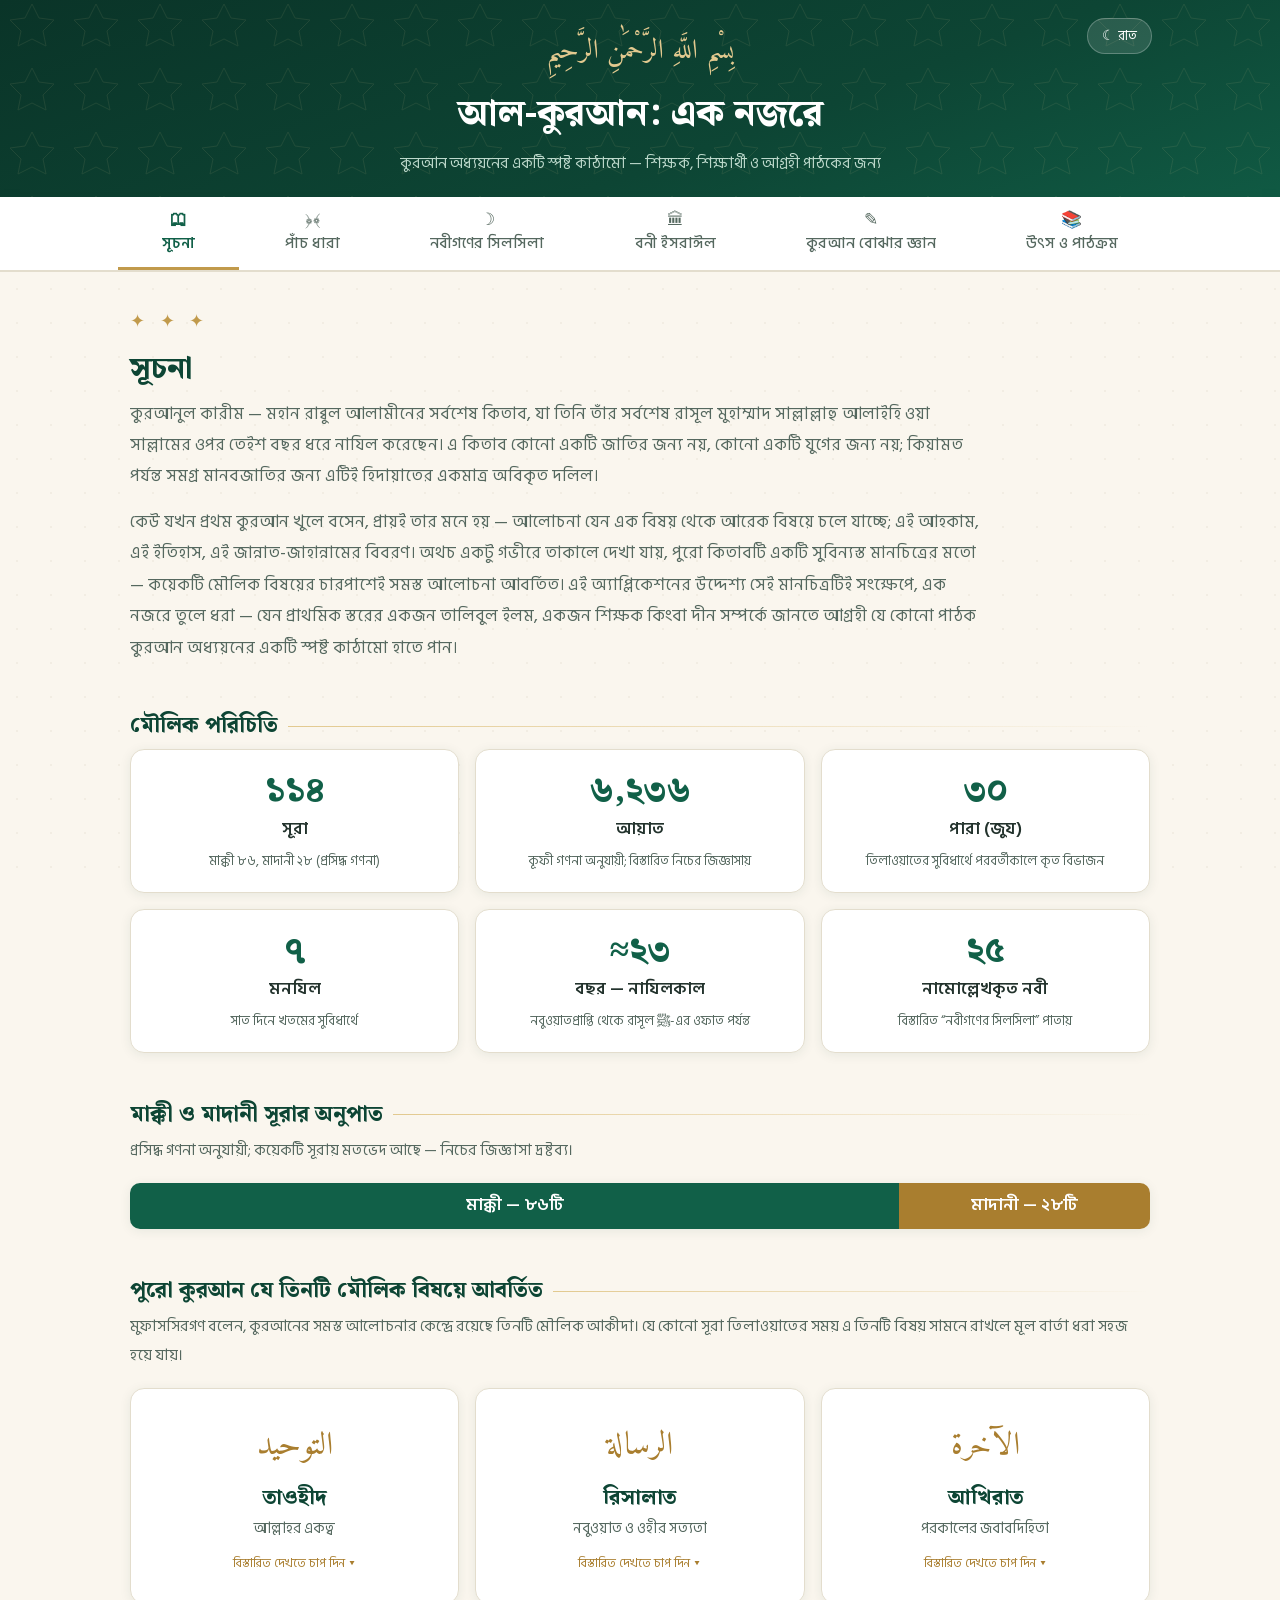
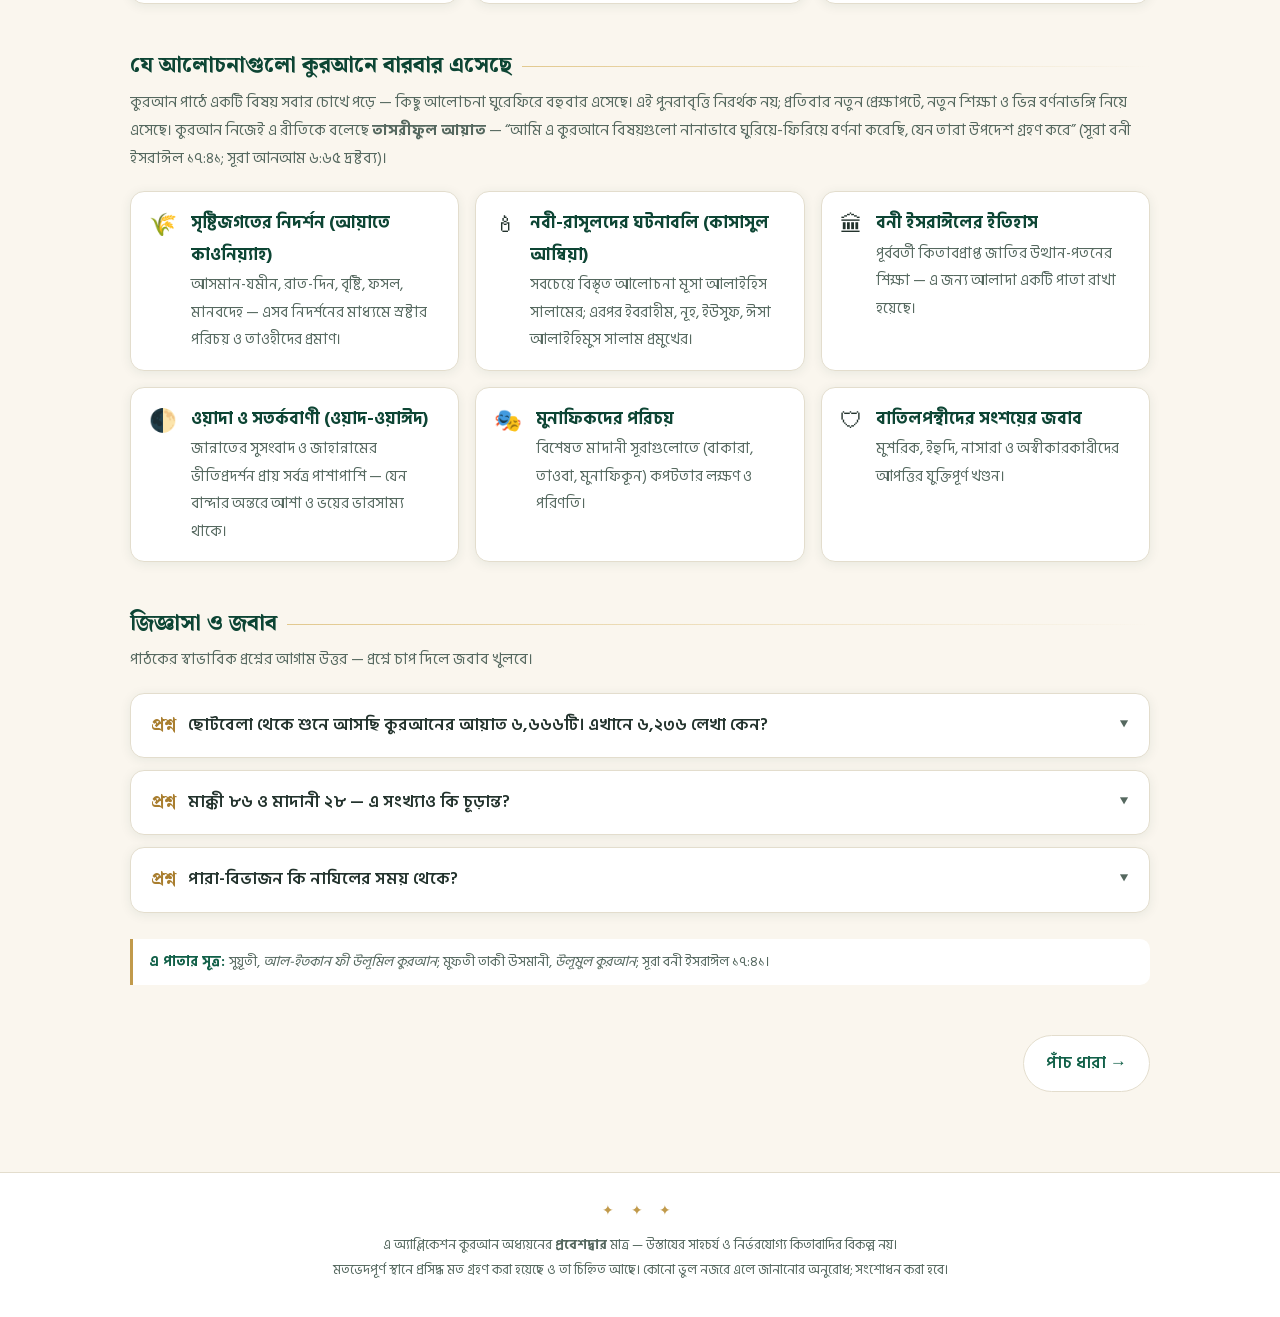
==== app/index.html @ 444332ae "Add আল-কুরআন: এক নজরে — interactive Quran overview web app Static HTML/CSS/JS SPA covering six pages" ====
<!DOCTYPE html>
<html lang="bn">
<head>
  <meta charset="UTF-8">
  <meta name="viewport" content="width=device-width, initial-scale=1.0">
  <title>আল-কুরআন: এক নজরে</title>
  <meta name="description" content="কুরআনুল কারীমের আলোচ্য বিষয়, নবী-রাসূলের ধারাবাহিকতা, বনী ইসরাঈলের ইতিহাস ও উলূমুল কুরআনের মৌলিক জ্ঞান — এক নজরে, ইন্টারেক্টিভভাবে।">
  <link rel="icon" href="data:image/svg+xml,%3Csvg xmlns='http://www.w3.org/2000/svg' viewBox='0 0 100 100'%3E%3Ctext y='.9em' font-size='90'%3E%F0%9F%93%96%3C/text%3E%3C/svg%3E">
  <link rel="stylesheet" href="fonts/fonts.css">
  <link rel="stylesheet" href="css/style.css">
</head>
<body>
  <div id="app-root">
    <header class="site">
      <div class="hdr-inner">
        <button class="theme-toggle" aria-label="থিম পরিবর্তন">☾ রাত</button>
        <span class="hdr-bismillah">بِسْمِ اللَّهِ الرَّحْمَٰنِ الرَّحِيمِ</span>
        <div class="hdr-title">আল-কুরআন: এক নজরে</div>
        <div class="hdr-sub">কুরআন অধ্যয়নের একটি স্পষ্ট কাঠামো — শিক্ষক, শিক্ষার্থী ও আগ্রহী পাঠকের জন্য</div>
      </div>
      <nav class="tabs" aria-label="প্রধান নেভিগেশন"><div class="tabs-inner"></div></nav>
    </header>

    <main id="page-container" aria-live="polite"></main>

    <footer class="site">
      <span class="f-orn">✦ ✦ ✦</span>
      এ অ্যাপ্লিকেশন কুরআন অধ্যয়নের <b>প্রবেশদ্বার</b> মাত্র — উস্তাযের সাহচর্য ও নির্ভরযোগ্য কিতাবাদির বিকল্প নয়।<br>
      মতভেদপূর্ণ স্থানে প্রসিদ্ধ মত গ্রহণ করা হয়েছে ও তা চিহ্নিত আছে। কোনো ভুল নজরে এলে জানানোর অনুরোধ; সংশোধন করা হবে।
    </footer>
  </div>

  <script src="js/data.js"></script>
  <script src="js/app.js"></script>
</body>
</html>
---- app/fonts/fonts.css ----
/* arabic */
@font-face {
  font-family: 'Amiri';
  font-style: italic;
  font-weight: 400;
  font-display: swap;
  src: url(f00_J7afnpd8CGxBHpUrhLQY67FIEjgjpQ.woff2) format('woff2');
  unicode-range: U+0600-06FF, U+0750-077F, U+0870-088E, U+0890-0891, U+0897-08E1, U+08E3-08FF, U+200C-200E, U+2010-2011, U+204F, U+2E41, U+FB50-FDFF, U+FE70-FE74, U+FE76-FEFC, U+102E0-102FB, U+10E60-10E7E, U+10EC2-10EC4, U+10EFC-10EFF, U+1EE00-1EE03, U+1EE05-1EE1F, U+1EE21-1EE22, U+1EE24, U+1EE27, U+1EE29-1EE32, U+1EE34-1EE37, U+1EE39, U+1EE3B, U+1EE42, U+1EE47, U+1EE49, U+1EE4B, U+1EE4D-1EE4F, U+1EE51-1EE52, U+1EE54, U+1EE57, U+1EE59, U+1EE5B, U+1EE5D, U+1EE5F, U+1EE61-1EE62, U+1EE64, U+1EE67-1EE6A, U+1EE6C-1EE72, U+1EE74-1EE77, U+1EE79-1EE7C, U+1EE7E, U+1EE80-1EE89, U+1EE8B-1EE9B, U+1EEA1-1EEA3, U+1EEA5-1EEA9, U+1EEAB-1EEBB, U+1EEF0-1EEF1;
}
/* latin-ext */
@font-face {
  font-family: 'Amiri';
  font-style: italic;
  font-weight: 400;
  font-display: swap;
  src: url(f01_J7afnpd8CGxBHpUrhL8Y67FIEjgjpQ.woff2) format('woff2');
  unicode-range: U+0100-02BA, U+02BD-02C5, U+02C7-02CC, U+02CE-02D7, U+02DD-02FF, U+0304, U+0308, U+0329, U+1D00-1DBF, U+1E00-1E9F, U+1EF2-1EFF, U+2020, U+20A0-20AB, U+20AD-20C0, U+2113, U+2C60-2C7F, U+A720-A7FF;
}
/* latin */
@font-face {
  font-family: 'Amiri';
  font-style: italic;
  font-weight: 400;
  font-display: swap;
  src: url(f02_J7afnpd8CGxBHpUrhLEY67FIEjg.woff2) format('woff2');
  unicode-range: U+0000-00FF, U+0131, U+0152-0153, U+02BB-02BC, U+02C6, U+02DA, U+02DC, U+0304, U+0308, U+0329, U+2000-206F, U+20AC, U+2122, U+2191, U+2193, U+2212, U+2215, U+FEFF, U+FFFD;
}
/* arabic */
@font-face {
  font-family: 'Amiri';
  font-style: normal;
  font-weight: 400;
  font-display: swap;
  src: url(f03_J7aRnpd8CGxBHpUrtLMS7JNKIjk.woff2) format('woff2');
  unicode-range: U+0600-06FF, U+0750-077F, U+0870-088E, U+0890-0891, U+0897-08E1, U+08E3-08FF, U+200C-200E, U+2010-2011, U+204F, U+2E41, U+FB50-FDFF, U+FE70-FE74, U+FE76-FEFC, U+102E0-102FB, U+10E60-10E7E, U+10EC2-10EC4, U+10EFC-10EFF, U+1EE00-1EE03, U+1EE05-1EE1F, U+1EE21-1EE22, U+1EE24, U+1EE27, U+1EE29-1EE32, U+1EE34-1EE37, U+1EE39, U+1EE3B, U+1EE42, U+1EE47, U+1EE49, U+1EE4B, U+1EE4D-1EE4F, U+1EE51-1EE52, U+1EE54, U+1EE57, U+1EE59, U+1EE5B, U+1EE5D, U+1EE5F, U+1EE61-1EE62, U+1EE64, U+1EE67-1EE6A, U+1EE6C-1EE72, U+1EE74-1EE77, U+1EE79-1EE7C, U+1EE7E, U+1EE80-1EE89, U+1EE8B-1EE9B, U+1EEA1-1EEA3, U+1EEA5-1EEA9, U+1EEAB-1EEBB, U+1EEF0-1EEF1;
}
/* latin-ext */
@font-face {
  font-family: 'Amiri';
  font-style: normal;
  font-weight: 400;
  font-display: swap;
  src: url(f04_J7aRnpd8CGxBHpUgtLMS7JNKIjk.woff2) format('woff2');
  unicode-range: U+0100-02BA, U+02BD-02C5, U+02C7-02CC, U+02CE-02D7, U+02DD-02FF, U+0304, U+0308, U+0329, U+1D00-1DBF, U+1E00-1E9F, U+1EF2-1EFF, U+2020, U+20A0-20AB, U+20AD-20C0, U+2113, U+2C60-2C7F, U+A720-A7FF;
}
/* latin */
@font-face {
  font-family: 'Amiri';
  font-style: normal;
  font-weight: 400;
  font-display: swap;
  src: url(f05_J7aRnpd8CGxBHpUutLMS7JNK.woff2) format('woff2');
  unicode-range: U+0000-00FF, U+0131, U+0152-0153, U+02BB-02BC, U+02C6, U+02DA, U+02DC, U+0304, U+0308, U+0329, U+2000-206F, U+20AC, U+2122, U+2191, U+2193, U+2212, U+2215, U+FEFF, U+FFFD;
}
/* arabic */
@font-face {
  font-family: 'Amiri';
  font-style: normal;
  font-weight: 700;
  font-display: swap;
  src: url(f06_J7acnpd8CGxBHp2VkaY6zp5gGDAbnCA.woff2) format('woff2');
  unicode-range: U+0600-06FF, U+0750-077F, U+0870-088E, U+0890-0891, U+0897-08E1, U+08E3-08FF, U+200C-200E, U+2010-2011, U+204F, U+2E41, U+FB50-FDFF, U+FE70-FE74, U+FE76-FEFC, U+102E0-102FB, U+10E60-10E7E, U+10EC2-10EC4, U+10EFC-10EFF, U+1EE00-1EE03, U+1EE05-1EE1F, U+1EE21-1EE22, U+1EE24, U+1EE27, U+1EE29-1EE32, U+1EE34-1EE37, U+1EE39, U+1EE3B, U+1EE42, U+1EE47, U+1EE49, U+1EE4B, U+1EE4D-1EE4F, U+1EE51-1EE52, U+1EE54, U+1EE57, U+1EE59, U+1EE5B, U+1EE5D, U+1EE5F, U+1EE61-1EE62, U+1EE64, U+1EE67-1EE6A, U+1EE6C-1EE72, U+1EE74-1EE77, U+1EE79-1EE7C, U+1EE7E, U+1EE80-1EE89, U+1EE8B-1EE9B, U+1EEA1-1EEA3, U+1EEA5-1EEA9, U+1EEAB-1EEBB, U+1EEF0-1EEF1;
}
/* latin-ext */
@font-face {
  font-family: 'Amiri';
  font-style: normal;
  font-weight: 700;
  font-display: swap;
  src: url(f07_J7acnpd8CGxBHp2VkaYxzp5gGDAbnCA.woff2) format('woff2');
  unicode-range: U+0100-02BA, U+02BD-02C5, U+02C7-02CC, U+02CE-02D7, U+02DD-02FF, U+0304, U+0308, U+0329, U+1D00-1DBF, U+1E00-1E9F, U+1EF2-1EFF, U+2020, U+20A0-20AB, U+20AD-20C0, U+2113, U+2C60-2C7F, U+A720-A7FF;
}
/* latin */
@font-face {
  font-family: 'Amiri';
  font-style: normal;
  font-weight: 700;
  font-display: swap;
  src: url(f08_J7acnpd8CGxBHp2VkaY_zp5gGDAb.woff2) format('woff2');
  unicode-range: U+0000-00FF, U+0131, U+0152-0153, U+02BB-02BC, U+02C6, U+02DA, U+02DC, U+0304, U+0308, U+0329, U+2000-206F, U+20AC, U+2122, U+2191, U+2193, U+2212, U+2215, U+FEFF, U+FFFD;
}
/* bengali */
@font-face {
  font-family: 'Hind Siliguri';
  font-style: normal;
  font-weight: 400;
  font-display: swap;
  src: url(f09_ijwTs5juQtsyLLR5jN4cxBEoTI7ax8s3JimW3w.woff2) format('woff2');
  unicode-range: U+0951-0952, U+0964-0965, U+0980-09FE, U+1CD0, U+1CD2, U+1CD5-1CD6, U+1CD8, U+1CE1, U+1CEA, U+1CED, U+1CF2, U+1CF5-1CF7, U+200C-200D, U+20B9, U+25CC, U+A8F1;
}
/* latin-ext */
@font-face {
  font-family: 'Hind Siliguri';
  font-style: normal;
  font-weight: 400;
  font-display: swap;
  src: url(f10_ijwTs5juQtsyLLR5jN4cxBEoTJLax8s3JimW3w.woff2) format('woff2');
  unicode-range: U+0100-02BA, U+02BD-02C5, U+02C7-02CC, U+02CE-02D7, U+02DD-02FF, U+0304, U+0308, U+0329, U+1D00-1DBF, U+1E00-1E9F, U+1EF2-1EFF, U+2020, U+20A0-20AB, U+20AD-20C0, U+2113, U+2C60-2C7F, U+A720-A7FF;
}
/* latin */
@font-face {
  font-family: 'Hind Siliguri';
  font-style: normal;
  font-weight: 400;
  font-display: swap;
  src: url(f11_ijwTs5juQtsyLLR5jN4cxBEoTJzax8s3Jik.woff2) format('woff2');
  unicode-range: U+0000-00FF, U+0131, U+0152-0153, U+02BB-02BC, U+02C6, U+02DA, U+02DC, U+0304, U+0308, U+0329, U+2000-206F, U+20AC, U+2122, U+2191, U+2193, U+2212, U+2215, U+FEFF, U+FFFD;
}
/* bengali */
@font-face {
  font-family: 'Hind Siliguri';
  font-style: normal;
  font-weight: 500;
  font-display: swap;
  src: url(f12_ijwOs5juQtsyLLR5jN4cxBEoRG_50vQVKwOs1tqhwg.woff2) format('woff2');
  unicode-range: U+0951-0952, U+0964-0965, U+0980-09FE, U+1CD0, U+1CD2, U+1CD5-1CD6, U+1CD8, U+1CE1, U+1CEA, U+1CED, U+1CF2, U+1CF5-1CF7, U+200C-200D, U+20B9, U+25CC, U+A8F1;
}
/* latin-ext */
@font-face {
  font-family: 'Hind Siliguri';
  font-style: normal;
  font-weight: 500;
  font-display: swap;
  src: url(f13_ijwOs5juQtsyLLR5jN4cxBEoRG_50ugVKwOs1tqhwg.woff2) format('woff2');
  unicode-range: U+0100-02BA, U+02BD-02C5, U+02C7-02CC, U+02CE-02D7, U+02DD-02FF, U+0304, U+0308, U+0329, U+1D00-1DBF, U+1E00-1E9F, U+1EF2-1EFF, U+2020, U+20A0-20AB, U+20AD-20C0, U+2113, U+2C60-2C7F, U+A720-A7FF;
}
/* latin */
@font-face {
  font-family: 'Hind Siliguri';
  font-style: normal;
  font-weight: 500;
  font-display: swap;
  src: url(f14_ijwOs5juQtsyLLR5jN4cxBEoRG_50uYVKwOs1to.woff2) format('woff2');
  unicode-range: U+0000-00FF, U+0131, U+0152-0153, U+02BB-02BC, U+02C6, U+02DA, U+02DC, U+0304, U+0308, U+0329, U+2000-206F, U+20AC, U+2122, U+2191, U+2193, U+2212, U+2215, U+FEFF, U+FFFD;
}
/* bengali */
@font-face {
  font-family: 'Hind Siliguri';
  font-style: normal;
  font-weight: 600;
  font-display: swap;
  src: url(f15_ijwOs5juQtsyLLR5jN4cxBEoREP-0vQVKwOs1tqhwg.woff2) format('woff2');
  unicode-range: U+0951-0952, U+0964-0965, U+0980-09FE, U+1CD0, U+1CD2, U+1CD5-1CD6, U+1CD8, U+1CE1, U+1CEA, U+1CED, U+1CF2, U+1CF5-1CF7, U+200C-200D, U+20B9, U+25CC, U+A8F1;
}
/* latin-ext */
@font-face {
  font-family: 'Hind Siliguri';
  font-style: normal;
  font-weight: 600;
  font-display: swap;
  src: url(f16_ijwOs5juQtsyLLR5jN4cxBEoREP-0ugVKwOs1tqhwg.woff2) format('woff2');
  unicode-range: U+0100-02BA, U+02BD-02C5, U+02C7-02CC, U+02CE-02D7, U+02DD-02FF, U+0304, U+0308, U+0329, U+1D00-1DBF, U+1E00-1E9F, U+1EF2-1EFF, U+2020, U+20A0-20AB, U+20AD-20C0, U+2113, U+2C60-2C7F, U+A720-A7FF;
}
/* latin */
@font-face {
  font-family: 'Hind Siliguri';
  font-style: normal;
  font-weight: 600;
  font-display: swap;
  src: url(f17_ijwOs5juQtsyLLR5jN4cxBEoREP-0uYVKwOs1to.woff2) format('woff2');
  unicode-range: U+0000-00FF, U+0131, U+0152-0153, U+02BB-02BC, U+02C6, U+02DA, U+02DC, U+0304, U+0308, U+0329, U+2000-206F, U+20AC, U+2122, U+2191, U+2193, U+2212, U+2215, U+FEFF, U+FFFD;
}
/* bengali */
@font-face {
  font-family: 'Hind Siliguri';
  font-style: normal;
  font-weight: 700;
  font-display: swap;
  src: url(f18_ijwOs5juQtsyLLR5jN4cxBEoRCf_0vQVKwOs1tqhwg.woff2) format('woff2');
  unicode-range: U+0951-0952, U+0964-0965, U+0980-09FE, U+1CD0, U+1CD2, U+1CD5-1CD6, U+1CD8, U+1CE1, U+1CEA, U+1CED, U+1CF2, U+1CF5-1CF7, U+200C-200D, U+20B9, U+25CC, U+A8F1;
}
/* latin-ext */
@font-face {
  font-family: 'Hind Siliguri';
  font-style: normal;
  font-weight: 700;
  font-display: swap;
  src: url(f19_ijwOs5juQtsyLLR5jN4cxBEoRCf_0ugVKwOs1tqhwg.woff2) format('woff2');
  unicode-range: U+0100-02BA, U+02BD-02C5, U+02C7-02CC, U+02CE-02D7, U+02DD-02FF, U+0304, U+0308, U+0329, U+1D00-1DBF, U+1E00-1E9F, U+1EF2-1EFF, U+2020, U+20A0-20AB, U+20AD-20C0, U+2113, U+2C60-2C7F, U+A720-A7FF;
}
/* latin */
@font-face {
  font-family: 'Hind Siliguri';
  font-style: normal;
  font-weight: 700;
  font-display: swap;
  src: url(f20_ijwOs5juQtsyLLR5jN4cxBEoRCf_0uYVKwOs1to.woff2) format('woff2');
  unicode-range: U+0000-00FF, U+0131, U+0152-0153, U+02BB-02BC, U+02C6, U+02DA, U+02DC, U+0304, U+0308, U+0329, U+2000-206F, U+20AC, U+2122, U+2191, U+2193, U+2212, U+2215, U+FEFF, U+FFFD;
}
/* bengali */
@font-face {
  font-family: 'Noto Serif Bengali';
  font-style: normal;
  font-weight: 400;
  font-stretch: 100%;
  font-display: swap;
  src: url(f21_hYkhPvggTvnzO14VSXltirUdnnkt1pwmWrprmO7RjE0a5BtdKyg8JDBa28jUJA.woff2) format('woff2');
  unicode-range: U+0951-0952, U+0964-0965, U+0980-09FE, U+1CD0, U+1CD2, U+1CD5-1CD6, U+1CD8, U+1CE1, U+1CEA, U+1CED, U+1CF2, U+1CF5-1CF7, U+200C-200D, U+20B9, U+25CC, U+A8F1;
}
/* latin-ext */
@font-face {
  font-family: 'Noto Serif Bengali';
  font-style: normal;
  font-weight: 400;
  font-stretch: 100%;
  font-display: swap;
  src: url(f22_hYkhPvggTvnzO14VSXltirUdnnkt1pwmWrprmO7RjE0a5BtdKzQ8JDBa28jUJA.woff2) format('woff2');
  unicode-range: U+0100-02BA, U+02BD-02C5, U+02C7-02CC, U+02CE-02D7, U+02DD-02FF, U+0304, U+0308, U+0329, U+1D00-1DBF, U+1E00-1E9F, U+1EF2-1EFF, U+2020, U+20A0-20AB, U+20AD-20C0, U+2113, U+2C60-2C7F, U+A720-A7FF;
}
/* latin */
@font-face {
  font-family: 'Noto Serif Bengali';
  font-style: normal;
  font-weight: 400;
  font-stretch: 100%;
  font-display: swap;
  src: url(f23_hYkhPvggTvnzO14VSXltirUdnnkt1pwmWrprmO7RjE0a5BtdKzo8JDBa28g.woff2) format('woff2');
  unicode-range: U+0000-00FF, U+0131, U+0152-0153, U+02BB-02BC, U+02C6, U+02DA, U+02DC, U+0304, U+0308, U+0329, U+2000-206F, U+20AC, U+2122, U+2191, U+2193, U+2212, U+2215, U+FEFF, U+FFFD;
}
/* bengali */
@font-face {
  font-family: 'Noto Serif Bengali';
  font-style: normal;
  font-weight: 600;
  font-stretch: 100%;
  font-display: swap;
  src: url(f21_hYkhPvggTvnzO14VSXltirUdnnkt1pwmWrprmO7RjE0a5BtdKyg8JDBa28jUJA.woff2) format('woff2');
  unicode-range: U+0951-0952, U+0964-0965, U+0980-09FE, U+1CD0, U+1CD2, U+1CD5-1CD6, U+1CD8, U+1CE1, U+1CEA, U+1CED, U+1CF2, U+1CF5-1CF7, U+200C-200D, U+20B9, U+25CC, U+A8F1;
}
/* latin-ext */
@font-face {
  font-family: 'Noto Serif Bengali';
  font-style: normal;
  font-weight: 600;
  font-stretch: 100%;
  font-display: swap;
  src: url(f22_hYkhPvggTvnzO14VSXltirUdnnkt1pwmWrprmO7RjE0a5BtdKzQ8JDBa28jUJA.woff2) format('woff2');
  unicode-range: U+0100-02BA, U+02BD-02C5, U+02C7-02CC, U+02CE-02D7, U+02DD-02FF, U+0304, U+0308, U+0329, U+1D00-1DBF, U+1E00-1E9F, U+1EF2-1EFF, U+2020, U+20A0-20AB, U+20AD-20C0, U+2113, U+2C60-2C7F, U+A720-A7FF;
}
/* latin */
@font-face {
  font-family: 'Noto Serif Bengali';
  font-style: normal;
  font-weight: 600;
  font-stretch: 100%;
  font-display: swap;
  src: url(f23_hYkhPvggTvnzO14VSXltirUdnnkt1pwmWrprmO7RjE0a5BtdKzo8JDBa28g.woff2) format('woff2');
  unicode-range: U+0000-00FF, U+0131, U+0152-0153, U+02BB-02BC, U+02C6, U+02DA, U+02DC, U+0304, U+0308, U+0329, U+2000-206F, U+20AC, U+2122, U+2191, U+2193, U+2212, U+2215, U+FEFF, U+FFFD;
}
/* bengali */
@font-face {
  font-family: 'Noto Serif Bengali';
  font-style: normal;
  font-weight: 800;
  font-stretch: 100%;
  font-display: swap;
  src: url(f21_hYkhPvggTvnzO14VSXltirUdnnkt1pwmWrprmO7RjE0a5BtdKyg8JDBa28jUJA.woff2) format('woff2');
  unicode-range: U+0951-0952, U+0964-0965, U+0980-09FE, U+1CD0, U+1CD2, U+1CD5-1CD6, U+1CD8, U+1CE1, U+1CEA, U+1CED, U+1CF2, U+1CF5-1CF7, U+200C-200D, U+20B9, U+25CC, U+A8F1;
}
/* latin-ext */
@font-face {
  font-family: 'Noto Serif Bengali';
  font-style: normal;
  font-weight: 800;
  font-stretch: 100%;
  font-display: swap;
  src: url(f22_hYkhPvggTvnzO14VSXltirUdnnkt1pwmWrprmO7RjE0a5BtdKzQ8JDBa28jUJA.woff2) format('woff2');
  unicode-range: U+0100-02BA, U+02BD-02C5, U+02C7-02CC, U+02CE-02D7, U+02DD-02FF, U+0304, U+0308, U+0329, U+1D00-1DBF, U+1E00-1E9F, U+1EF2-1EFF, U+2020, U+20A0-20AB, U+20AD-20C0, U+2113, U+2C60-2C7F, U+A720-A7FF;
}
/* latin */
@font-face {
  font-family: 'Noto Serif Bengali';
  font-style: normal;
  font-weight: 800;
  font-stretch: 100%;
  font-display: swap;
  src: url(f23_hYkhPvggTvnzO14VSXltirUdnnkt1pwmWrprmO7RjE0a5BtdKzo8JDBa28g.woff2) format('woff2');
  unicode-range: U+0000-00FF, U+0131, U+0152-0153, U+02BB-02BC, U+02C6, U+02DA, U+02DC, U+0304, U+0308, U+0329, U+2000-206F, U+20AC, U+2122, U+2191, U+2193, U+2212, U+2215, U+FEFF, U+FFFD;
}
---- app/css/style.css ----
/* ============================================================
   আল-কুরআন: এক নজরে — ডিজাইন সিস্টেম
   ============================================================ */

:root {
  --green-950: #06231b;
  --green-900: #0a3428;
  --green-800: #0d4534;
  --green-700: #116048;
  --green-600: #177a5b;
  --green-100: #d9ede4;
  --green-50:  #edf6f1;
  --gold-600:  #a97e2f;
  --gold-500:  #c19a4b;
  --gold-300:  #e2c98f;
  --cream:     #faf6ee;
  --paper:     #ffffff;
  --ink:       #22322c;
  --ink-soft:  #55685f;
  --line:      #e3ddcd;
  --danger:    #8c3b2e;
  --shadow: 0 2px 12px rgba(13, 69, 52, .08);
  --shadow-lg: 0 10px 34px rgba(13, 69, 52, .14);
  --radius: 14px;
  --bn: "Hind Siliguri", sans-serif;
  --bn-serif: "Noto Serif Bengali", serif;
  --ar: "Amiri", serif;
  --maxw: 1060px;
}

[data-theme="dark"] {
  --cream: #0b1512;
  --paper: #12211c;
  --ink: #e4ede8;
  --ink-soft: #9db3a9;
  --line: #24382f;
  --green-50: #16281f;
  --green-100: #1d3329;
  --gold-600: #d4af6a;
  --gold-500: #c9a75a;
  --shadow: 0 2px 12px rgba(0, 0, 0, .3);
  --shadow-lg: 0 10px 34px rgba(0, 0, 0, .45);
}

* { margin: 0; padding: 0; box-sizing: border-box; }
html { scroll-behavior: smooth; }

body {
  font-family: var(--bn);
  background: var(--cream);
  color: var(--ink);
  line-height: 1.85;
  font-size: 17px;
  -webkit-font-smoothing: antialiased;
}

/* সূক্ষ্ম জ্যামিতিক পটভূমি */
body::before {
  content: ""; position: fixed; inset: 0; pointer-events: none; z-index: 0;
  background-image: radial-gradient(var(--line) 1px, transparent 1.4px);
  background-size: 34px 34px; opacity: .35;
}

#app-root { position: relative; z-index: 1; }

h1, h2, h3, h4 { font-family: var(--bn-serif); line-height: 1.5; color: var(--green-800); }
[data-theme="dark"] h1, [data-theme="dark"] h2, [data-theme="dark"] h3, [data-theme="dark"] h4 { color: var(--green-100); color: #cfe6d9; }
b, strong { color: inherit; }

.ar, .ar-inline { font-family: var(--ar); direction: rtl; unicode-bidi: isolate; }
.ar-inline { font-size: 1.25em; color: var(--green-700); }
[data-theme="dark"] .ar-inline { color: var(--gold-300); }

/* ---------- হেডার ---------- */
header.site {
  background: linear-gradient(160deg, var(--green-900), var(--green-800) 55%, var(--green-700));
  color: #f2f7f4; padding: 0; position: relative; overflow: hidden;
}
header.site::before {
  content: ""; position: absolute; inset: 0; opacity: .1;
  background-image: url("data:image/svg+xml,%3Csvg xmlns='http://www.w3.org/2000/svg' width='64' height='64' viewBox='0 0 64 64'%3E%3Cpath d='M32 4l7 14 15 2-11 11 3 15-14-7-14 7 3-15L10 20l15-2z' fill='none' stroke='%23e2c98f' stroke-width='1'/%3E%3C/svg%3E");
  background-size: 64px;
}
.hdr-inner { max-width: var(--maxw); margin: 0 auto; padding: 26px 20px 18px; position: relative; text-align: center; }
.hdr-bismillah { font-family: var(--ar); font-size: 1.7rem; color: var(--gold-300); display: block; margin-bottom: 4px; }
.hdr-title { font-family: var(--bn-serif); font-size: clamp(1.6rem, 4vw, 2.3rem); font-weight: 800; color: #fff; }
.hdr-sub { color: #bcd8cb; font-size: .95rem; margin-top: 2px; }
.theme-toggle {
  position: absolute; top: 18px; right: 18px; background: rgba(255,255,255,.12);
  border: 1px solid rgba(255,255,255,.25); color: #fff; border-radius: 50px;
  padding: 6px 14px; cursor: pointer; font-family: var(--bn); font-size: .85rem;
}
.theme-toggle:hover { background: rgba(255,255,255,.22); }

/* ---------- নেভিগেশন ---------- */
nav.tabs {
  position: sticky; top: 0; z-index: 50;
  background: var(--paper); box-shadow: var(--shadow);
  border-bottom: 2px solid var(--line);
}
.tabs-inner {
  max-width: var(--maxw); margin: 0 auto; display: flex; gap: 2px;
  overflow-x: auto; scrollbar-width: none; padding: 0 8px;
}
.tabs-inner::-webkit-scrollbar { display: none; }
.tab {
  flex: 1 0 auto; text-align: center; padding: 12px 14px 9px; cursor: pointer;
  color: var(--ink-soft); text-decoration: none; font-weight: 500; font-size: .95rem;
  border-bottom: 3px solid transparent; white-space: nowrap; transition: color .2s, border-color .2s;
}
.tab .t-ic { display: block; font-size: 1.05rem; line-height: 1.3; }
.tab:hover { color: var(--green-700); }
.tab.active { color: var(--green-700); border-bottom-color: var(--gold-500); font-weight: 600; }
[data-theme="dark"] .tab.active { color: #cfe6d9; }

/* ---------- লেআউট ---------- */
main { max-width: var(--maxw); margin: 0 auto; padding: 34px 20px 80px; }
.page { animation: fadein .45s ease; }
@keyframes fadein { from { opacity: 0; transform: translateY(10px); } to { opacity: 1; transform: none; } }

.page-title { font-size: clamp(1.45rem, 3.4vw, 1.9rem); margin-bottom: 6px; }
.page-title-orn { color: var(--gold-500); font-size: 1.1rem; letter-spacing: .3em; display: block; margin-bottom: 8px; }
.lead { color: var(--ink-soft); max-width: 850px; }
.section { margin-top: 46px; }
.section > h2 { font-size: 1.35rem; margin-bottom: 6px; display: flex; align-items: center; gap: 10px; }
.section > h2::after { content: ""; flex: 1; height: 1px; background: linear-gradient(to left, transparent, var(--gold-300)); }
.section-note { color: var(--ink-soft); font-size: .95rem; margin-bottom: 18px; }

.divider-orn { text-align: center; color: var(--gold-500); margin: 40px 0 8px; font-size: 1.2rem; letter-spacing: .6em; }

/* ---------- কার্ড ---------- */
.card {
  background: var(--paper); border: 1px solid var(--line);
  border-radius: var(--radius); box-shadow: var(--shadow); padding: 22px;
}
.grid { display: grid; gap: 16px; }
.grid.c2 { grid-template-columns: repeat(auto-fit, minmax(290px, 1fr)); }
.grid.c3 { grid-template-columns: repeat(auto-fit, minmax(250px, 1fr)); }

/* পরিসংখ্যান */
.stat {
  text-align: center; padding: 20px 12px; cursor: default; position: relative;
  transition: transform .25s ease, box-shadow .25s ease;
}
.stat:hover { transform: translateY(-4px); box-shadow: var(--shadow-lg); }
.stat .num { font-family: var(--bn-serif); font-size: 2.2rem; font-weight: 800; color: var(--green-700); line-height: 1.2; }
[data-theme="dark"] .stat .num { color: var(--gold-300); }
.stat .lbl { font-weight: 600; margin-top: 2px; }
.stat .nt { font-size: .82rem; color: var(--ink-soft); line-height: 1.55; margin-top: 6px; }

/* মাক্কী-মাদানী দণ্ড */
.mm-bar { display: flex; height: 46px; border-radius: 10px; overflow: hidden; box-shadow: var(--shadow); font-weight: 600; color: #fff; }
.mm-bar .mk { background: var(--green-700); display: flex; align-items: center; justify-content: center; transition: width 1s ease; }
.mm-bar .md { background: var(--gold-600); display: flex; align-items: center; justify-content: center; transition: width 1s ease; }

/* তিন মৌলিক বিষয় */
.theme-card { text-align: center; padding: 28px 20px; position: relative; overflow: hidden; transition: transform .25s, box-shadow .25s; cursor: pointer; }
.theme-card:hover { transform: translateY(-5px); box-shadow: var(--shadow-lg); }
.theme-card .t-ar { font-family: var(--ar); font-size: 2rem; color: var(--gold-600); display: block; }
.theme-card h3 { font-size: 1.3rem; margin: 6px 0 2px; }
.theme-card .t-short { color: var(--ink-soft); font-size: .92rem; margin-bottom: 10px; }
.theme-card .t-desc { font-size: .95rem; text-align: right; text-align: start; color: var(--ink); display: none; padding-top: 12px; border-top: 1px dashed var(--line); margin-top: 10px; }
.theme-card.open .t-desc { display: block; animation: fadein .3s; }
.theme-card .t-hint { font-size: .78rem; color: var(--gold-600); margin-top: 8px; }

/* তাসরীফ আইটেম */
.tasrif-item { display: flex; gap: 14px; align-items: flex-start; padding: 16px 18px; }
.tasrif-item .ic { font-size: 1.4rem; line-height: 1.6; }
.tasrif-item b { display: block; color: var(--green-800); }
[data-theme="dark"] .tasrif-item b { color: #cfe6d9; }
.tasrif-item p { font-size: .93rem; color: var(--ink-soft); }

/* ---------- অ্যাকর্ডিয়ন (FAQ) ---------- */
.acc { border: 1px solid var(--line); border-radius: var(--radius); background: var(--paper); overflow: hidden; box-shadow: var(--shadow); }
.acc + .acc { margin-top: 12px; }
.acc-q {
  width: 100%; text-align: inherit; background: none; border: 0; font: inherit; color: var(--ink);
  padding: 16px 20px; cursor: pointer; display: flex; gap: 12px; align-items: flex-start; font-weight: 600;
}
.acc-q .qm { color: var(--gold-600); font-family: var(--bn-serif); font-weight: 800; flex-shrink: 0; }
.acc-q .chev { margin-inline-start: auto; transition: transform .3s; color: var(--ink-soft); flex-shrink: 0; }
.acc.open .chev { transform: rotate(180deg); }
.acc-a { max-height: 0; overflow: hidden; transition: max-height .45s ease; }
.acc-a-inner { padding: 0 20px 18px 46px; color: var(--ink-soft); font-size: .97rem; }
.acc-a-inner b, .acc-a-inner i { color: var(--ink); }

/* সূত্র */
.src { margin-top: 26px; font-size: .88rem; color: var(--ink-soft); border-inline-start: 3px solid var(--gold-500); padding: 10px 16px; background: var(--paper); border-radius: 0 10px 10px 0; }
.src::before { content: "এ পাতার সূত্র: "; font-weight: 700; color: var(--green-700); }
[data-theme="dark"] .src::before { color: var(--gold-300); }

/* ---------- পাঁচ ধারা ---------- */
.stream { padding: 0; overflow: hidden; }
.stream + .stream { margin-top: 16px; }
.stream-head { display: flex; align-items: center; gap: 16px; padding: 18px 22px; cursor: pointer; }
.stream-num {
  font-family: var(--bn-serif); font-weight: 800; font-size: 1.25rem; color: #fff;
  width: 46px; height: 46px; border-radius: 12px; display: flex; align-items: center; justify-content: center; flex-shrink: 0;
}
.s1 .stream-num { background: #116048; } .s2 .stream-num { background: #7a5427; }
.s3 .stream-num { background: #2b6777; } .s4 .stream-num { background: #5b4a7a; }
.s5 .stream-num { background: #8c3b2e; }
.stream-head h3 { font-size: 1.18rem; }
.stream-head .s-sub { font-size: .85rem; color: var(--ink-soft); }
.stream-head .s-ar { margin-inline-start: auto; font-family: var(--ar); font-size: 1.3rem; color: var(--gold-600); white-space: nowrap; }
.stream-body { display: none; padding: 0 22px 20px; }
.stream.open .stream-body { display: block; animation: fadein .3s; }
.stream-ex { margin-top: 12px; background: var(--green-50); border-radius: 10px; padding: 12px 16px; font-size: .94rem; }
.stream-ex::before { content: "কুরআনে যেমন — "; font-weight: 700; color: var(--green-700); }
[data-theme="dark"] .stream-ex::before { color: var(--gold-300); }

/* ম্যাপিং */
.map-row { display: grid; grid-template-columns: 1fr auto 1fr; gap: 10px; align-items: center; padding: 10px 0; border-bottom: 1px dashed var(--line); }
.map-row:last-child { border-bottom: 0; }
.map-row .arrow { color: var(--gold-600); font-size: 1.3rem; }
.map-row .to { font-weight: 700; color: var(--green-700); }
[data-theme="dark"] .map-row .to { color: var(--gold-300); }
.map-row .d { grid-column: 1 / -1; font-size: .85rem; color: var(--ink-soft); margin-top: -6px; }

/* ---------- কুইজ ---------- */
.quiz { border: 2px solid var(--gold-300); }
.quiz-prog { display: flex; gap: 6px; margin-bottom: 16px; }
.quiz-prog span { flex: 1; height: 6px; border-radius: 6px; background: var(--line); }
.quiz-prog span.done-ok { background: var(--green-600); }
.quiz-prog span.done-bad { background: var(--danger); }
.quiz-prog span.cur { background: var(--gold-500); }
.quiz-q { font-weight: 600; font-size: 1.05rem; margin-bottom: 16px; }
.quiz-opts { display: grid; gap: 10px; grid-template-columns: repeat(auto-fit, minmax(200px, 1fr)); }
.quiz-opt {
  font: inherit; padding: 11px 16px; border-radius: 10px; border: 1.5px solid var(--line);
  background: var(--paper); color: var(--ink); cursor: pointer; transition: all .2s; text-align: center;
}
.quiz-opt:hover:not(:disabled) { border-color: var(--green-600); background: var(--green-50); }
.quiz-opt.correct { background: var(--green-600); color: #fff; border-color: var(--green-600); }
.quiz-opt.wrong { background: var(--danger); color: #fff; border-color: var(--danger); }
.quiz-opt:disabled { cursor: default; opacity: .85; }
.quiz-why { margin-top: 14px; background: var(--green-50); padding: 12px 16px; border-radius: 10px; font-size: .95rem; display: none; }
.quiz-why.show { display: block; animation: fadein .3s; }
.quiz-next { margin-top: 14px; background: var(--green-700); color: #fff; border: 0; font: inherit; font-weight: 600; padding: 10px 26px; border-radius: 50px; cursor: pointer; display: none; }
.quiz-next.show { display: inline-block; }
.quiz-next:hover { background: var(--green-800); }
.quiz-score { text-align: center; padding: 20px 0 6px; }
.quiz-score .big { font-family: var(--bn-serif); font-size: 2.4rem; font-weight: 800; color: var(--green-700); }
[data-theme="dark"] .quiz-score .big { color: var(--gold-300); }

/* ---------- নবীদের টাইমলাইন ---------- */
.era { margin-top: 44px; }
.era-head {
  background: linear-gradient(135deg, var(--green-800), var(--green-700));
  color: #fff; border-radius: var(--radius); padding: 18px 24px; box-shadow: var(--shadow);
}
.era-head h2 { color: #fff; font-size: 1.25rem; }
.era-head .era-lesson { font-size: .92rem; color: #cde3d7; margin-top: 4px; }
.timeline { position: relative; margin: 10px 0 0 22px; padding: 18px 0 6px 30px; border-inline-start: 2.5px solid var(--gold-300); }
[data-theme="dark"] .timeline { border-color: var(--green-700); }

.pcard { position: relative; margin-bottom: 18px; }
.pcard::before {
  content: ""; position: absolute; top: 26px; inset-inline-start: -39px;
  width: 15px; height: 15px; border-radius: 50%; background: var(--gold-500);
  border: 3px solid var(--cream); box-shadow: 0 0 0 2px var(--gold-500);
}
.pcard.ulul::before { background: var(--green-700); box-shadow: 0 0 0 2px var(--green-700); }
.pcard-head { display: flex; align-items: center; gap: 14px; padding: 16px 20px; cursor: pointer; flex-wrap: wrap; }
.pcard-no { font-family: var(--bn-serif); color: var(--gold-600); font-weight: 800; font-size: .95rem; flex-shrink: 0; }
.pcard-name { font-family: var(--bn-serif); font-weight: 800; font-size: 1.2rem; color: var(--green-800); }
[data-theme="dark"] .pcard-name { color: #cfe6d9; }
.pcard-ar { font-family: var(--ar); font-size: 1.35rem; color: var(--gold-600); }
.pcard-title { flex-basis: 100%; font-size: .9rem; color: var(--ink-soft); margin-top: -8px; padding-inline-start: 34px; }
.badge { font-size: .75rem; font-weight: 600; padding: 3px 11px; border-radius: 50px; white-space: nowrap; }
.badge.ulul { background: var(--green-700); color: #fff; }
.badge.book { background: var(--gold-500); color: #fff; }
.badge.ikh { background: transparent; color: var(--danger); border: 1px solid var(--danger); }
[data-theme="dark"] .badge.ikh { color: #e0917f; border-color: #e0917f; }
.pcard-chev { margin-inline-start: auto; color: var(--ink-soft); transition: transform .3s; }
.pcard.open .pcard-chev { transform: rotate(180deg); }
.pcard-body { display: none; padding: 0 20px 18px; }
.pcard.open .pcard-body { display: block; animation: fadein .3s; }
.pcard-body .story { font-size: .97rem; }
.mention-bar { display: flex; align-items: center; gap: 10px; margin: 14px 0 4px; font-size: .85rem; color: var(--ink-soft); }
.mention-bar .track { flex: 1; height: 8px; background: var(--green-50); border: 1px solid var(--line); border-radius: 8px; overflow: hidden; }
.mention-bar .fill { height: 100%; background: linear-gradient(to right, var(--green-600), var(--gold-500)); border-radius: 8px; width: 0; transition: width 1s ease; }
.pcard-refs { font-size: .85rem; color: var(--ink-soft); margin-top: 10px; }
.pcard-note { font-size: .85rem; color: var(--ink-soft); margin-top: 2px; font-style: italic; }
.pcard-refs::before { content: "মূল আলোচনা: "; font-weight: 700; color: var(--green-700); }
[data-theme="dark"] .pcard-refs::before { color: var(--gold-300); }
.pcard-ikh { font-size: .88rem; color: var(--danger); margin-top: 8px; background: rgba(140,59,46,.07); padding: 8px 12px; border-radius: 8px; }
[data-theme="dark"] .pcard-ikh { color: #e0917f; }
.pcard-ikh::before { content: "⚖ মতভেদ: "; font-weight: 700; }

.bridge {
  margin: 6px 0 24px; background: var(--green-50); border: 1px dashed var(--green-600);
  border-radius: var(--radius); padding: 16px 20px; font-size: .95rem; position: relative;
}
.bridge::before { content: "🔗 ধারার সংযোগ"; display: block; font-weight: 700; color: var(--green-700); margin-bottom: 4px; font-size: .85rem; }
[data-theme="dark"] .bridge::before { color: var(--gold-300); }

/* বেসিকস */
.basics .card { padding: 18px 20px; }
.basics b.bt { color: var(--green-700); display: block; margin-bottom: 4px; font-family: var(--bn-serif); }
[data-theme="dark"] .basics b.bt { color: var(--gold-300); }
.basics p { font-size: .94rem; color: var(--ink-soft); }

/* পূর্ণ ধারা (চেইন) */
.chain-wrap { overflow-x: auto; padding: 10px 2px 18px; }
.chain { display: flex; align-items: center; gap: 0; min-width: max-content; padding: 12px 6px; }
.chain-node {
  background: var(--paper); border: 1.5px solid var(--green-600); color: var(--ink);
  border-radius: 50px; padding: 7px 16px; font-size: .9rem; font-weight: 600; white-space: nowrap;
  position: relative; text-align: center;
}
.chain-node small { display: block; font-size: .68rem; color: var(--ink-soft); font-weight: 400; line-height: 1.3; }
.chain-node.ulul { background: var(--green-700); color: #fff; border-color: var(--green-700); }
.chain-node.ulul small { color: #cde3d7; }
.chain-node.ghost { border-style: dashed; border-color: var(--ink-soft); color: var(--ink-soft); background: transparent; }
.chain-node.gap { border: 0; background: transparent; color: var(--danger); font-size: .8rem; }
[data-theme="dark"] .chain-node.gap { color: #e0917f; }
.chain-node.final { background: var(--gold-600); border-color: var(--gold-600); color: #fff; box-shadow: 0 0 0 4px rgba(193,154,75,.25); }
.chain-node.mid { border-color: var(--gold-500); border-style: dotted; }
.chain-sep { color: var(--gold-600); padding: 0 6px; font-size: 1.05rem; flex-shrink: 0; }
.chain-note { font-size: .85rem; color: var(--ink-soft); margin-top: 4px; }

/* ---------- বনী ইসরাঈল ---------- */
.phase { position: relative; margin-bottom: 18px; }
.phase-head { display: flex; align-items: center; gap: 14px; padding: 16px 20px; cursor: pointer; }
.phase-no {
  width: 44px; height: 44px; border-radius: 50%; flex-shrink: 0; color: #fff;
  display: flex; align-items: center; justify-content: center; font-family: var(--bn-serif); font-weight: 800; font-size: 1.1rem;
}
.phase.rise .phase-no { background: var(--green-700); }
.phase.fall .phase-no { background: var(--danger); }
.phase.final .phase-no { background: var(--gold-600); }
.phase-head h3 { font-size: 1.12rem; flex: 1; }
.phase-head .ic { font-size: 1.3rem; }
.phase-body { display: none; padding: 0 20px 18px; font-size: .97rem; }
.phase.open .phase-body { display: block; animation: fadein .3s; }
.phase-body ul { margin: 10px 0 10px 22px; }
.phase-body li { margin-bottom: 8px; }
.phase-refs { font-size: .85rem; color: var(--ink-soft); margin-top: 12px; }
.phase-refs::before { content: "দলিল: "; font-weight: 700; color: var(--green-700); }
[data-theme="dark"] .phase-refs::before { color: var(--gold-300); }

/* উত্থান-পতন রেখা */
.arc-wrap { margin: 8px 0 26px; }
.arc-wrap svg { width: 100%; height: auto; display: block; }
.arc-label { font-size: .78rem; fill: var(--ink-soft); font-family: var(--bn); }
.arc-dot { cursor: pointer; }

/* আয়না */
.mirror { display: grid; grid-template-columns: 1fr 1fr; gap: 0; border-radius: var(--radius); overflow: hidden; box-shadow: var(--shadow); border: 1px solid var(--line); }
.mirror .m-they, .mirror .m-we { padding: 14px 18px; font-size: .94rem; }
.mirror .m-they { background: rgba(140,59,46,.06); border-inline-end: 1px dashed var(--line); }
.mirror .m-we { background: var(--green-50); }
.mirror .m-head { font-weight: 700; font-size: .9rem; }
.mirror .m-they .m-head { color: var(--danger); }
.mirror .m-we .m-head { color: var(--green-700); }
[data-theme="dark"] .mirror .m-they .m-head { color: #e0917f; }
[data-theme="dark"] .mirror .m-we .m-head { color: var(--gold-300); }
.hadith-note { margin-top: 18px; border-inline-start: 3px solid var(--green-600); }

/* ---------- উলূম ---------- */
.topic { padding: 0; overflow: hidden; }
.topic + .topic { margin-top: 14px; }
.topic-head { display: flex; align-items: center; gap: 14px; padding: 16px 20px; cursor: pointer; }
.topic-ic {
  width: 42px; height: 42px; flex-shrink: 0; border-radius: 10px; background: var(--green-50);
  border: 1px solid var(--line); display: flex; align-items: center; justify-content: center; font-size: 1.15rem;
  font-family: var(--ar); color: var(--green-700);
}
.topic-head h3 { font-size: 1.1rem; flex: 1; }
.topic-no { font-family: var(--bn-serif); color: var(--gold-600); font-weight: 800; }
.topic-body { display: none; padding: 0 20px 18px; font-size: .96rem; }
.topic.open .topic-body { display: block; animation: fadein .3s; }

/* তুলনা টেবিল */
.cmp-table { width: 100%; border-collapse: collapse; margin-top: 14px; font-size: .92rem; border-radius: 10px; overflow: hidden; }
.cmp-table th, .cmp-table td { padding: 10px 14px; border: 1px solid var(--line); text-align: start; vertical-align: top; }
.cmp-table th { background: var(--green-700); color: #fff; font-family: var(--bn-serif); }
.cmp-table td:first-child { font-weight: 600; background: var(--green-50); white-space: nowrap; }
.table-scroll { overflow-x: auto; }

/* তাফসীর সিঁড়ি */
.ladder { counter-reset: step; margin-top: 14px; }
.ladder-step { display: flex; gap: 14px; padding: 12px 0; border-bottom: 1px dashed var(--line); }
.ladder-step:last-child { border: 0; }
.ladder-step .no {
  counter-increment: step; flex-shrink: 0; width: 34px; height: 34px; border-radius: 50%;
  background: var(--green-700); color: #fff; display: flex; align-items: center; justify-content: center;
  font-family: var(--bn-serif); font-weight: 800; font-size: .95rem;
}
.ladder-step b { display: block; }
.ladder-step p { font-size: .9rem; color: var(--ink-soft); }

/* ---------- উৎসপঞ্জি ---------- */
.step-card { display: flex; gap: 18px; align-items: flex-start; }
.step-card + .step-card { margin-top: 14px; }
.step-tag {
  flex-shrink: 0; background: var(--green-700); color: #fff; font-family: var(--bn-serif);
  font-weight: 700; border-radius: 10px; padding: 8px 14px; font-size: .9rem; margin-top: 4px;
}
.step-card.ref .step-tag { background: var(--gold-600); }
.step-card h3 { font-size: 1.12rem; }
.step-card .auth { font-size: .88rem; color: var(--gold-600); font-weight: 600; }
.step-card p { font-size: .93rem; color: var(--ink-soft); margin-top: 4px; }
.integrity { border-inline-start: 4px solid var(--gold-500); }
.integrity li { margin: 0 0 12px 20px; font-size: .95rem; }

/* হোম-লিংক কার্ড (সূচনার শেষে) */
.next-nav { display: flex; justify-content: space-between; gap: 12px; margin-top: 50px; flex-wrap: wrap; }
.next-link {
  text-decoration: none; color: var(--green-700); font-weight: 600; background: var(--paper);
  border: 1.5px solid var(--line); padding: 12px 22px; border-radius: 50px; transition: all .2s;
}
.next-link:hover { border-color: var(--green-600); background: var(--green-50); }
[data-theme="dark"] .next-link { color: var(--gold-300); }

footer.site {
  border-top: 1px solid var(--line); text-align: center; padding: 26px 20px 34px;
  color: var(--ink-soft); font-size: .85rem; background: var(--paper);
}
footer .f-orn { color: var(--gold-500); letter-spacing: .5em; display: block; margin-bottom: 8px; }

@media (max-width: 640px) {
  body { font-size: 16px; }
  .timeline { margin-inline-start: 8px; padding-inline-start: 22px; }
  .pcard::before { inset-inline-start: -31px; }
  .stream-head .s-ar { display: none; }
  .mirror { grid-template-columns: 1fr; }
  .mirror .m-they { border-inline-end: 0; border-bottom: 1px dashed var(--line); }
  .tab { font-size: .85rem; padding: 10px 10px 8px; }
}
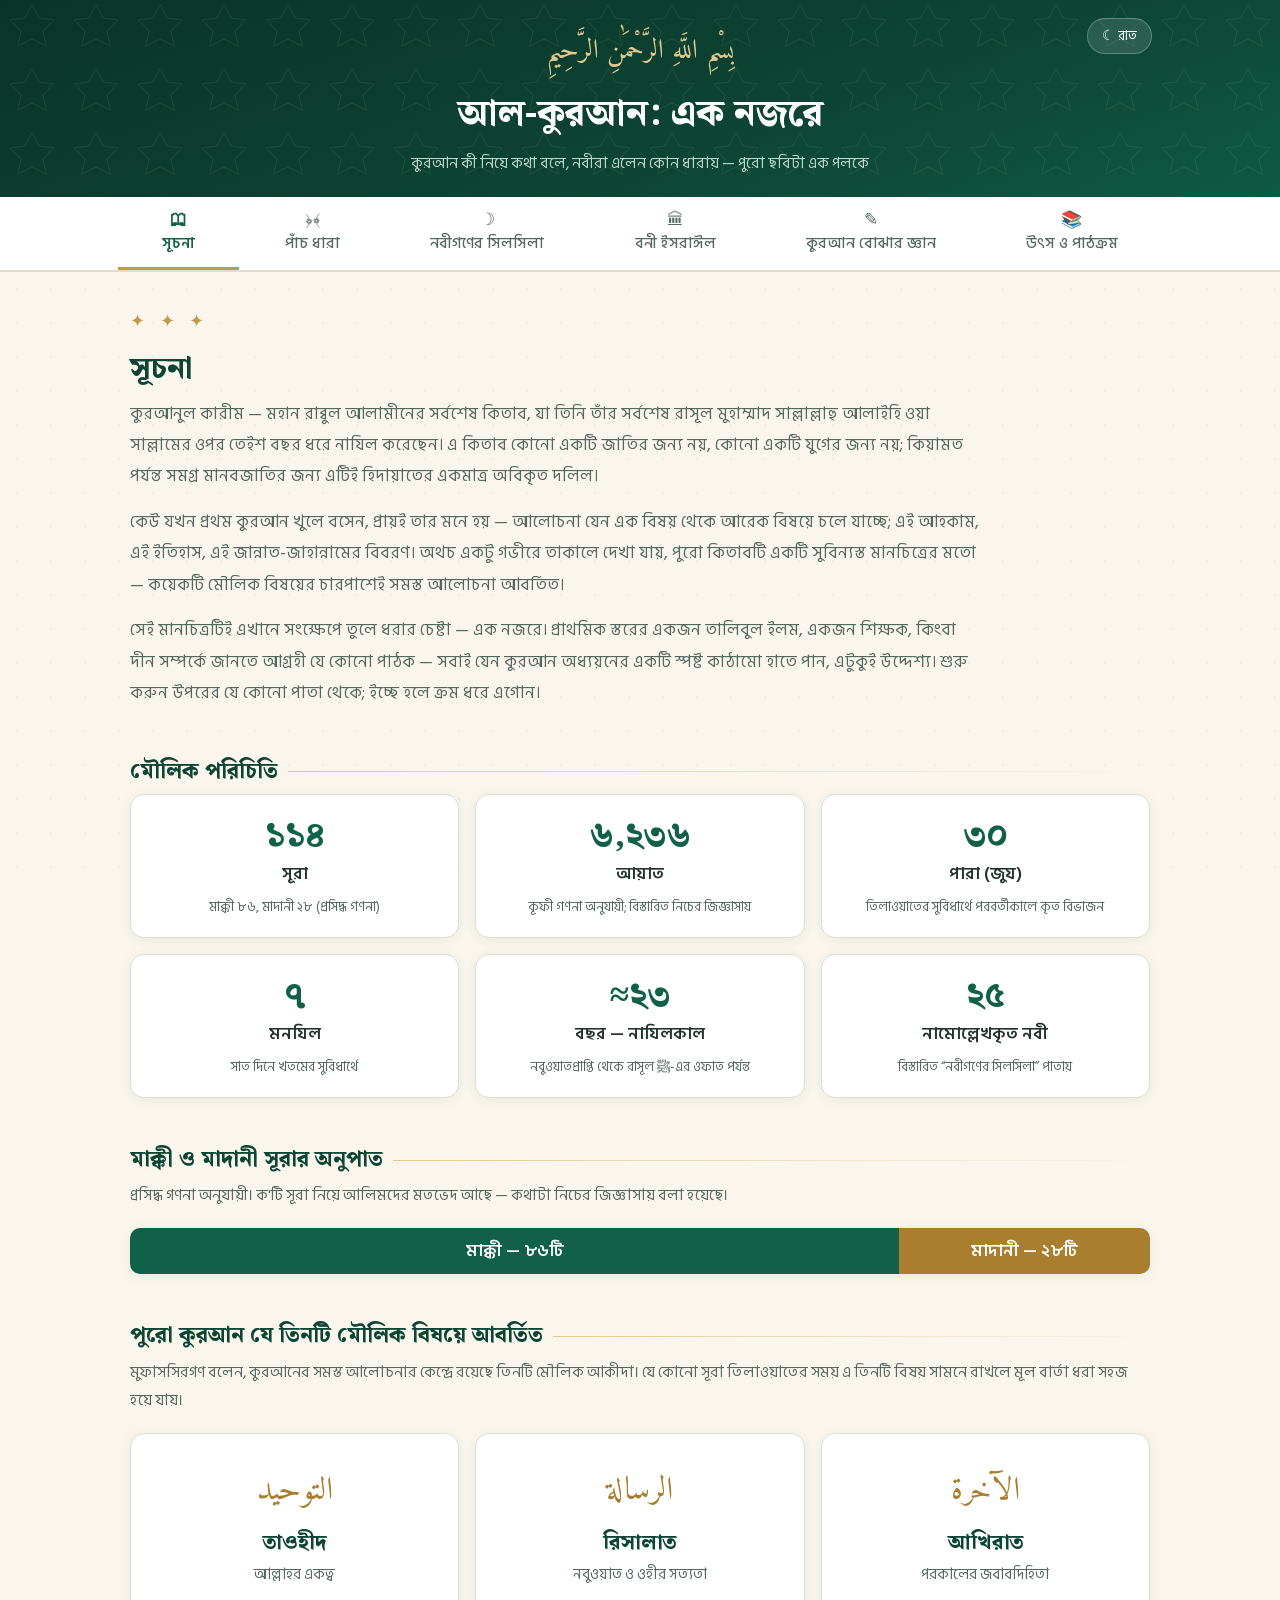
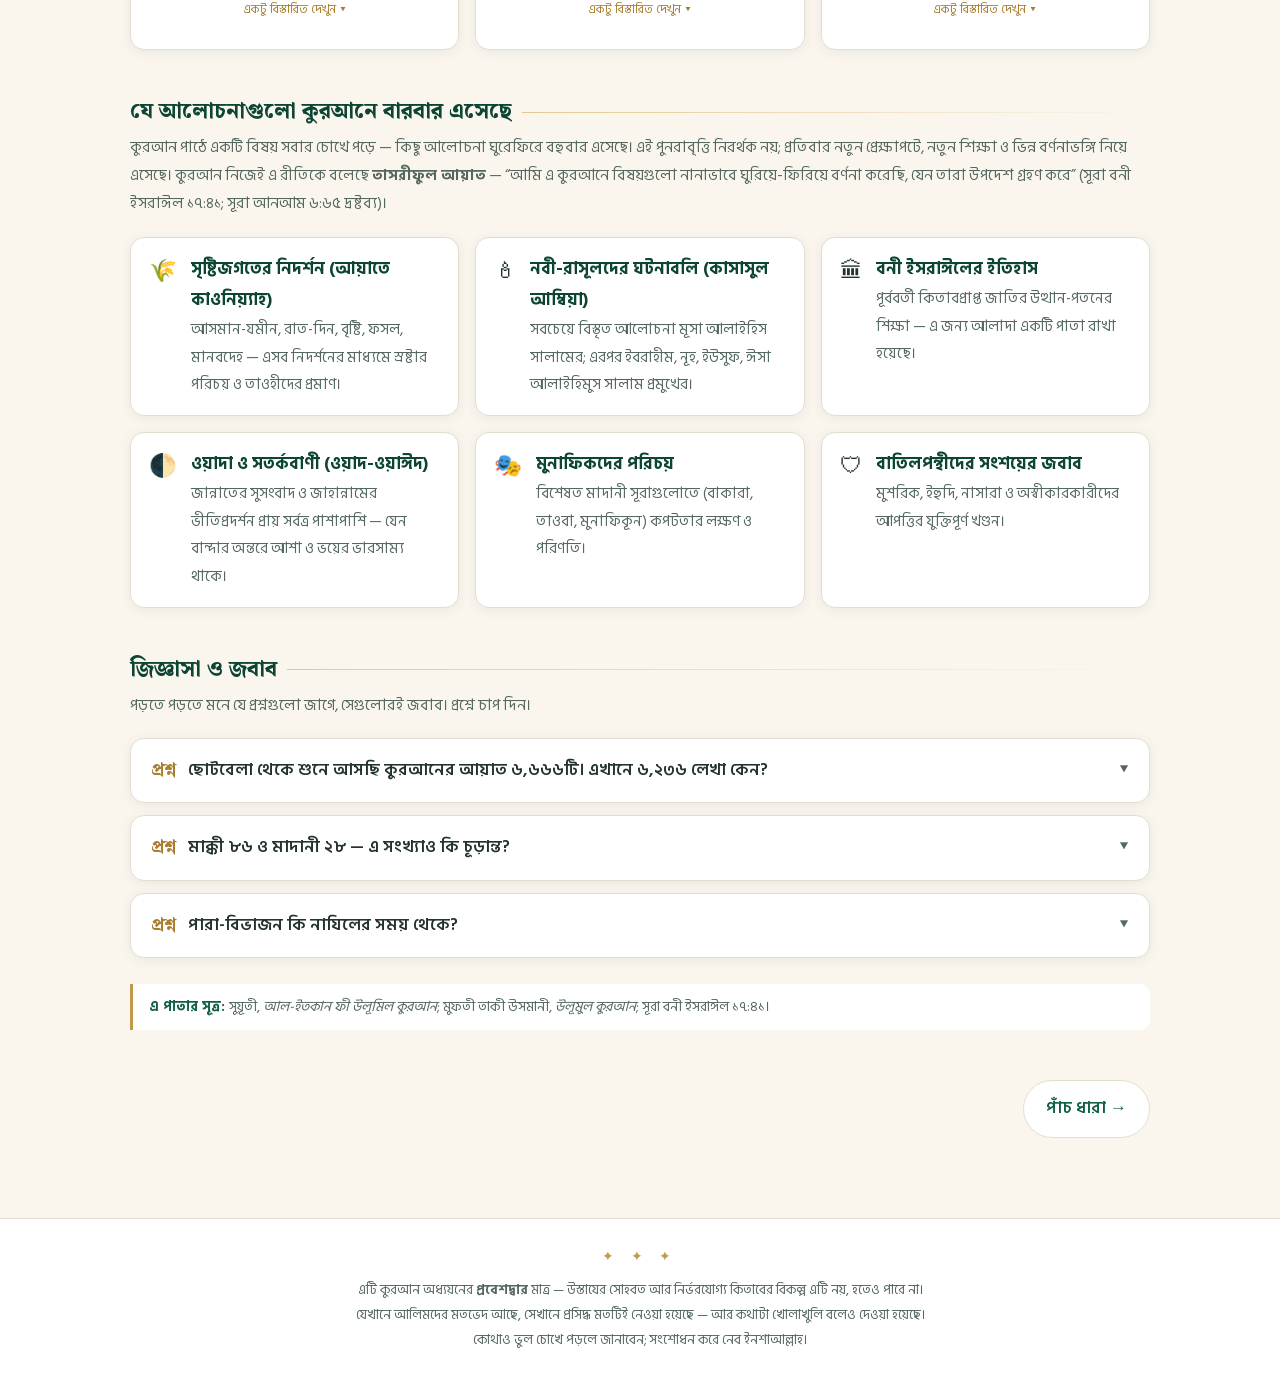
==== commit b05fc65c: "Add prophets' silsila map, OG image, and warmer Bengali copy - Interactive SVG silsila map: Adam → M" ====
--- a/app/index.html
+++ b/app/index.html
@@ -3,8 +3,28 @@
 <head>
   <meta charset="UTF-8">
   <meta name="viewport" content="width=device-width, initial-scale=1.0">
-  <title>আল-কুরআন: এক নজরে</title>
-  <meta name="description" content="কুরআনুল কারীমের আলোচ্য বিষয়, নবী-রাসূলের ধারাবাহিকতা, বনী ইসরাঈলের ইতিহাস ও উলূমুল কুরআনের মৌলিক জ্ঞান — এক নজরে, ইন্টারেক্টিভভাবে।">
+  <title>আল-কুরআন: এক নজরে — কুরআন বোঝার সহজ কাঠামো</title>
+  <meta name="description" content="কুরআন খুললে প্রথমেই মনে হয়, আলোচনা যেন এক বিষয় থেকে আরেক বিষয়ে চলে যাচ্ছে। অথচ পুরো কিতাবটি একটি সুবিন্যস্ত মানচিত্র। সেই মানচিত্রটিই এখানে — কুরআনের পাঁচ ধারা, ২৫ নবীর সিলসিলা, বনী ইসরাঈলের ইতিহাস আর তাফসীর বোঝার মৌলিক জ্ঞান; সহজ বাংলায়, এক নজরে।">
+  <meta name="author" content="আল-কুরআন: এক নজরে">
+  <meta name="theme-color" content="#0a3428">
+  <link rel="canonical" href="https://omayerhamdi.github.io/quran-porichiti/">
+
+  <!-- ওপেন গ্রাফ / সোশ্যাল প্রিভিউ -->
+  <meta property="og:type" content="website">
+  <meta property="og:locale" content="bn_BD">
+  <meta property="og:site_name" content="আল-কুরআন: এক নজরে">
+  <meta property="og:url" content="https://omayerhamdi.github.io/quran-porichiti/">
+  <meta property="og:title" content="আল-কুরআন: এক নজরে">
+  <meta property="og:description" content="কুরআন কী নিয়ে কথা বলে, নবীরা এলেন কোন ধারায় — পুরো ছবিটা এক পলকে। পাঁচ ধারা, ২৫ নবীর সিলসিলা-মানচিত্র, বনী ইসরাঈলের ইতিহাস; সহজ বাংলায়।">
+  <meta property="og:image" content="https://omayerhamdi.github.io/quran-porichiti/og.png">
+  <meta property="og:image:width" content="1200">
+  <meta property="og:image:height" content="630">
+  <meta property="og:image:alt" content="আল-কুরআন: এক নজরে — ১১৪ সূরা, ৬,২৩৬ আয়াত, ২৫ নবীর সিলসিলা, ৫ ধারা">
+  <meta name="twitter:card" content="summary_large_image">
+  <meta name="twitter:title" content="আল-কুরআন: এক নজরে">
+  <meta name="twitter:description" content="কুরআন কী নিয়ে কথা বলে, নবীরা এলেন কোন ধারায় — পুরো ছবিটা এক পলকে। সহজ বাংলায়।">
+  <meta name="twitter:image" content="https://omayerhamdi.github.io/quran-porichiti/og.png">
+
   <link rel="icon" href="data:image/svg+xml,%3Csvg xmlns='http://www.w3.org/2000/svg' viewBox='0 0 100 100'%3E%3Ctext y='.9em' font-size='90'%3E%F0%9F%93%96%3C/text%3E%3C/svg%3E">
   <link rel="stylesheet" href="fonts/fonts.css">
   <link rel="stylesheet" href="css/style.css">
@@ -16,7 +36,7 @@
         <button class="theme-toggle" aria-label="থিম পরিবর্তন">☾ রাত</button>
         <span class="hdr-bismillah">بِسْمِ اللَّهِ الرَّحْمَٰنِ الرَّحِيمِ</span>
         <div class="hdr-title">আল-কুরআন: এক নজরে</div>
-        <div class="hdr-sub">কুরআন অধ্যয়নের একটি স্পষ্ট কাঠামো — শিক্ষক, শিক্ষার্থী ও আগ্রহী পাঠকের জন্য</div>
+        <div class="hdr-sub">কুরআন কী নিয়ে কথা বলে, নবীরা এলেন কোন ধারায় — পুরো ছবিটা এক পলকে</div>
       </div>
       <nav class="tabs" aria-label="প্রধান নেভিগেশন"><div class="tabs-inner"></div></nav>
     </header>
@@ -25,8 +45,9 @@
 
     <footer class="site">
       <span class="f-orn">✦ ✦ ✦</span>
-      এ অ্যাপ্লিকেশন কুরআন অধ্যয়নের <b>প্রবেশদ্বার</b> মাত্র — উস্তাযের সাহচর্য ও নির্ভরযোগ্য কিতাবাদির বিকল্প নয়।<br>
-      মতভেদপূর্ণ স্থানে প্রসিদ্ধ মত গ্রহণ করা হয়েছে ও তা চিহ্নিত আছে। কোনো ভুল নজরে এলে জানানোর অনুরোধ; সংশোধন করা হবে।
+      এটি কুরআন অধ্যয়নের <b>প্রবেশদ্বার</b> মাত্র — উস্তাযের সোহবত আর নির্ভরযোগ্য কিতাবের বিকল্প এটি নয়, হতেও পারে না।<br>
+      যেখানে আলিমদের মতভেদ আছে, সেখানে প্রসিদ্ধ মতটিই নেওয়া হয়েছে — আর কথাটা খোলাখুলি বলেও দেওয়া হয়েছে।<br>
+      কোথাও ভুল চোখে পড়লে জানাবেন; সংশোধন করে নেব ইনশাআল্লাহ।
     </footer>
   </div>
 
--- a/app/css/style.css
+++ b/app/css/style.css
@@ -301,24 +301,84 @@
 [data-theme="dark"] .basics b.bt { color: var(--gold-300); }
 .basics p { font-size: .94rem; color: var(--ink-soft); }
 
-/* পূর্ণ ধারা (চেইন) */
-.chain-wrap { overflow-x: auto; padding: 10px 2px 18px; }
-.chain { display: flex; align-items: center; gap: 0; min-width: max-content; padding: 12px 6px; }
-.chain-node {
-  background: var(--paper); border: 1.5px solid var(--green-600); color: var(--ink);
-  border-radius: 50px; padding: 7px 16px; font-size: .9rem; font-weight: 600; white-space: nowrap;
-  position: relative; text-align: center;
-}
-.chain-node small { display: block; font-size: .68rem; color: var(--ink-soft); font-weight: 400; line-height: 1.3; }
-.chain-node.ulul { background: var(--green-700); color: #fff; border-color: var(--green-700); }
-.chain-node.ulul small { color: #cde3d7; }
-.chain-node.ghost { border-style: dashed; border-color: var(--ink-soft); color: var(--ink-soft); background: transparent; }
-.chain-node.gap { border: 0; background: transparent; color: var(--danger); font-size: .8rem; }
-[data-theme="dark"] .chain-node.gap { color: #e0917f; }
-.chain-node.final { background: var(--gold-600); border-color: var(--gold-600); color: #fff; box-shadow: 0 0 0 4px rgba(193,154,75,.25); }
-.chain-node.mid { border-color: var(--gold-500); border-style: dotted; }
-.chain-sep { color: var(--gold-600); padding: 0 6px; font-size: 1.05rem; flex-shrink: 0; }
-.chain-note { font-size: .85rem; color: var(--ink-soft); margin-top: 4px; }
+/* ---------- সিলসিলা-মানচিত্র ---------- */
+.mp-wrap { position: relative; }
+.mp-hint { color: var(--gold-600); }
+
+.mp-legend { display: flex; flex-wrap: wrap; gap: 8px 18px; margin-bottom: 12px; font-size: .84rem; color: var(--ink-soft); }
+.mp-lg { display: flex; align-items: center; gap: 7px; }
+.mp-lg i { width: 15px; height: 12px; border-radius: 4px; display: block; border: 1.5px solid var(--green-600); background: var(--paper); }
+.mp-lg.ulul i { background: var(--green-700); border-color: var(--green-700); }
+.mp-lg.dotted i { border-style: dotted; border-color: var(--gold-600); }
+.mp-lg.ghost i { border-style: dashed; border-color: var(--ink-soft); background: transparent; }
+
+.mp-scroll {
+  background: var(--paper); border: 1px solid var(--line); border-radius: var(--radius);
+  box-shadow: var(--shadow); padding: 8px; overflow-x: auto;
+}
+.mp-svg { display: block; width: 100%; min-width: 700px; height: auto; }
+
+/* যুগ-ব্যান্ড */
+.mp-band rect { fill: var(--green-50); stroke: var(--line); stroke-width: 1; }
+.mp-band text { font-family: var(--bn-serif); font-size: 13px; font-weight: 700; fill: var(--green-700); }
+[data-theme="dark"] .mp-band text { fill: var(--gold-300); }
+
+/* সংযোগরেখা */
+.mp-edge { fill: none; stroke: var(--gold-500); stroke-width: 2; }
+.mp-edge.dashed { stroke-dasharray: 5 4; stroke: var(--ink-soft); opacity: .75; }
+.mp-path { fill: none; stroke-width: 2.5; stroke-dasharray: 7 6; }
+.mp-path.lineage { stroke: var(--gold-600); }
+.mp-path.fatrah { stroke: var(--danger); }
+[data-theme="dark"] .mp-path.fatrah { stroke: #e0917f; }
+
+/* রেখার ওপর লেবেল */
+.mp-chip rect { fill: var(--paper); stroke-width: 1.2; }
+.mp-chip text { font-family: var(--bn); font-size: 11px; fill: var(--ink-soft); }
+.mp-chip.lineage rect { stroke: var(--gold-500); }
+.mp-chip.fatrah rect { stroke: var(--danger); }
+.mp-chip.fatrah text { fill: var(--danger); font-weight: 600; }
+[data-theme="dark"] .mp-chip.fatrah rect { stroke: #e0917f; }
+[data-theme="dark"] .mp-chip.fatrah text { fill: #e0917f; }
+.mp-chip.ghost rect { stroke: var(--ink-soft); stroke-dasharray: 4 3; }
+
+/* নোড */
+.mp-node rect { fill: var(--paper); stroke: var(--green-600); stroke-width: 1.6; transition: filter .18s; }
+.mp-node .mp-name { font-family: var(--bn-serif); font-weight: 700; fill: var(--green-800); }
+.mp-node .mp-sub { font-family: var(--bn); font-size: 10.5px; fill: var(--ink-soft); }
+[data-theme="dark"] .mp-node .mp-name { fill: #cfe6d9; }
+
+.mp-node.ulul rect { fill: var(--green-700); stroke: var(--green-700); }
+.mp-node.ulul .mp-name { fill: #fff; }
+.mp-node.ulul .mp-sub { fill: #bcd8cb; }
+
+.mp-node.final rect { fill: var(--gold-600); stroke: var(--gold-600); filter: drop-shadow(0 0 7px rgba(193,154,75,.55)); }
+.mp-node.final .mp-name { fill: #fff; font-size: 16px !important; }
+.mp-node.final .mp-sub { fill: #fbf1dd; }
+
+.mp-node.dotted rect { stroke: var(--gold-600); stroke-dasharray: 4 3; }
+.mp-node.ghost rect { fill: transparent; stroke: var(--ink-soft); stroke-dasharray: 5 4; }
+.mp-node.ghost .mp-name { fill: var(--ink-soft); font-weight: 400; }
+
+.mp-node.clickable { cursor: pointer; }
+.mp-node.clickable:hover rect,
+.mp-node.clickable:focus rect { filter: brightness(1.06) drop-shadow(0 3px 9px rgba(13,69,52,.32)); }
+.mp-node.clickable:focus { outline: none; }
+.mp-node.clickable:focus rect { stroke-width: 3; }
+
+/* ভাসমান পরিচয় */
+.mp-tip {
+  position: absolute; transform: translate(-50%, -100%); pointer-events: none; z-index: 20;
+  background: var(--green-900); color: #edf6f1; font-size: .82rem; line-height: 1.6;
+  padding: 7px 13px; border-radius: 9px; max-width: 300px; text-align: center;
+  box-shadow: var(--shadow-lg); border: 1px solid var(--gold-600);
+}
+
+/* মানচিত্র থেকে এসে কার্ড ঝলক */
+@keyframes cardflash {
+  0%, 100% { box-shadow: var(--shadow); }
+  25%, 75% { box-shadow: 0 0 0 3px var(--gold-500), var(--shadow-lg); }
+}
+.pcard.flash { animation: cardflash 1.5s ease; }
 
 /* ---------- বনী ইসরাঈল ---------- */
 .phase { position: relative; margin-bottom: 18px; }
